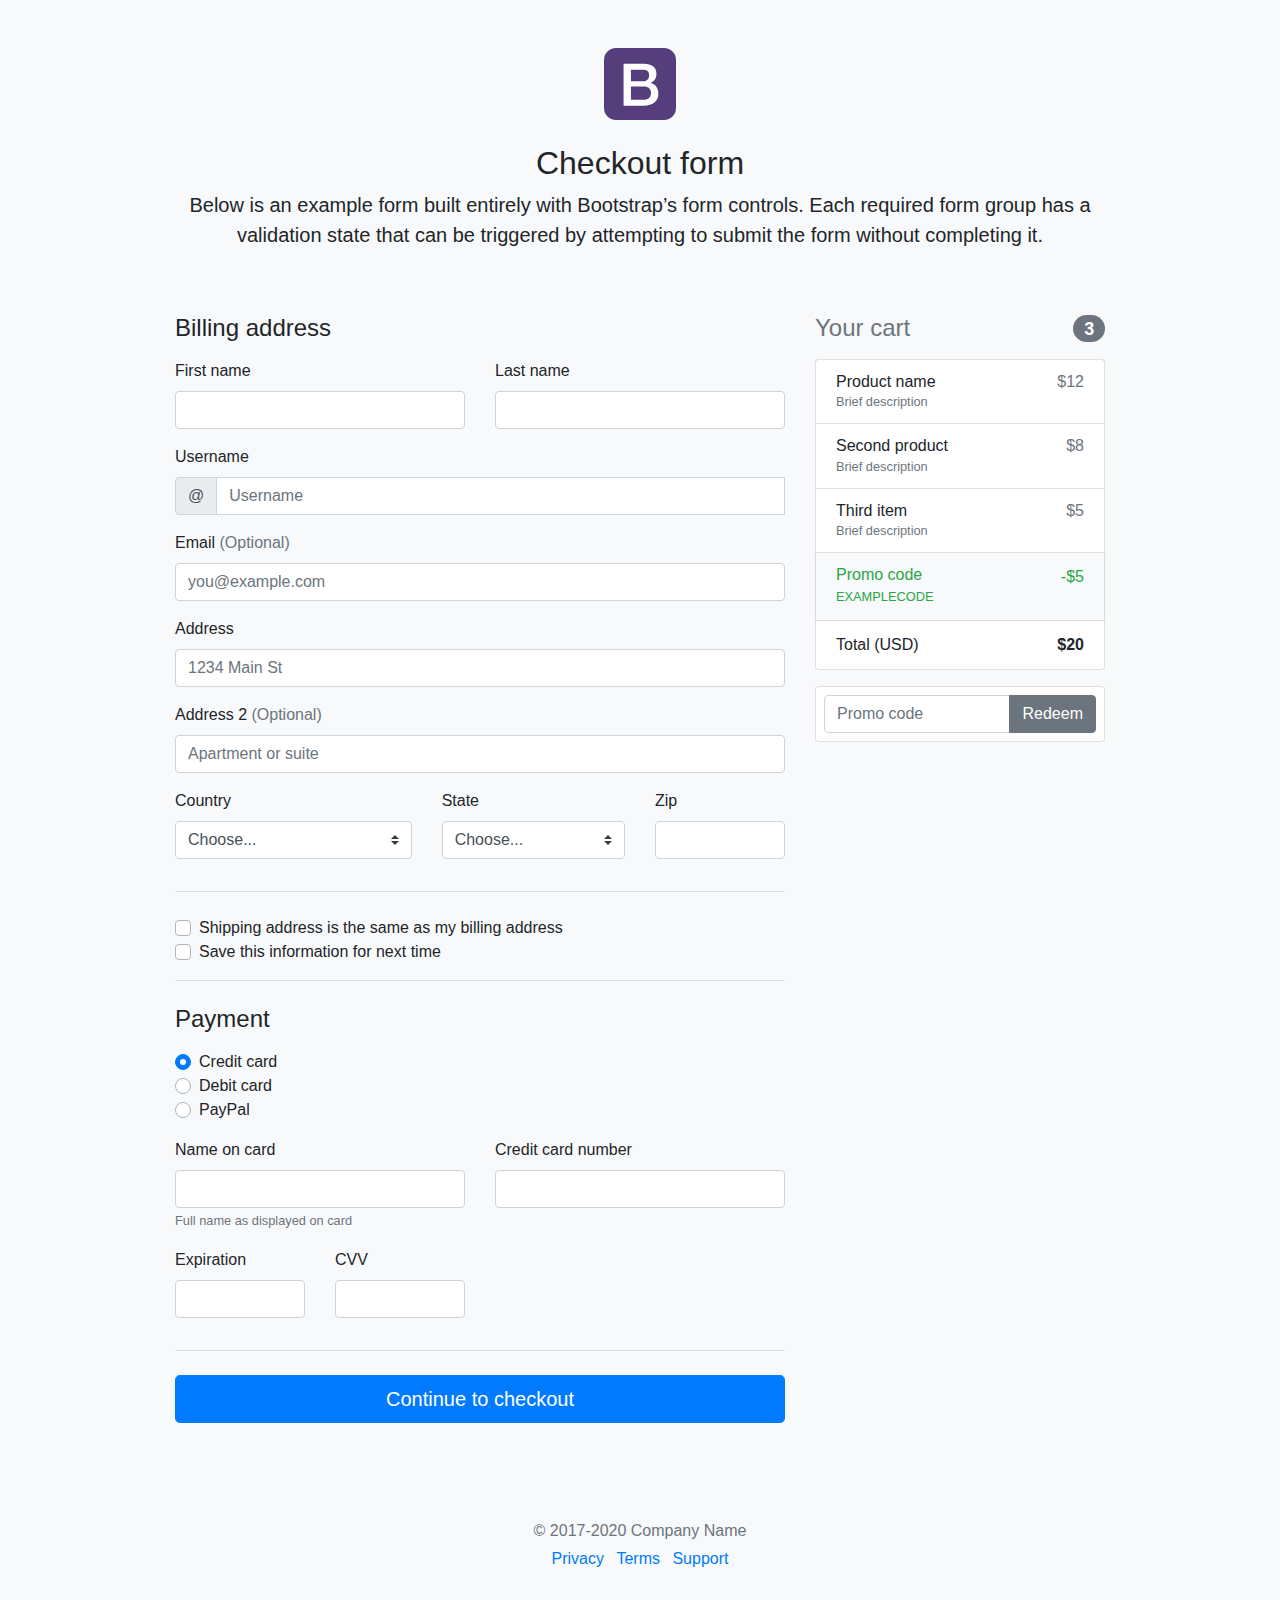
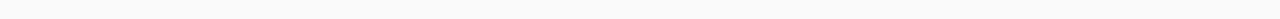
==== exercicios/exer2/index.html @ 6b3cd983 "05/10/2020" ====
<!doctype html>
<html lang="en">

<head>
    <meta charset="utf-8">
    <meta name="viewport" content="width=device-width, initial-scale=1, shrink-to-fit=no">

    <title>Exercicios jQuery + bootstrap</title>

    <!-- Bootstrap core CSS -->
    <link rel="stylesheet" href="https://stackpath.bootstrapcdn.com/bootstrap/4.5.2/css/bootstrap.min.css" integrity="sha384-JcKb8q3iqJ61gNV9KGb8thSsNjpSL0n8PARn9HuZOnIxN0hoP+VmmDGMN5t9UJ0Z" crossorigin="anonymous">

    <!-- Custom styles for this template -->
    <link href="css/form-validation.css" rel="stylesheet">

</head>

<body class="bg-light">
    <div class="container">
        <div class="py-5 text-center">
            <img class="d-block mx-auto mb-4" src="imgs/bootstrap-solid.svg" alt="" width="72" height="72">
            <h2>Checkout form</h2>
            <p class="lead">Below is an example form built entirely with Bootstrap’s form controls. Each required form group has a validation state that can be triggered by attempting to submit the form without completing it.</p>
        </div>

        <div class="row">
            <div class="col-md-4 order-md-2 mb-4">
                <h4 class="d-flex justify-content-between align-items-center mb-3">
                    <span class="text-muted">Your cart</span>
                    <span class="badge badge-secondary badge-pill">3</span>
                </h4>
                <ul class="list-group mb-3">
                    <li class="list-group-item d-flex justify-content-between lh-condensed">
                        <div>
                            <h6 class="my-0">Product name</h6>
                            <small class="text-muted">Brief description</small>
                        </div>
                        <span class="text-muted">$12</span>
                    </li>
                    <li class="list-group-item d-flex justify-content-between lh-condensed">
                        <div>
                            <h6 class="my-0">Second product</h6>
                            <small class="text-muted">Brief description</small>
                        </div>
                        <span class="text-muted">$8</span>
                    </li>
                    <li class="list-group-item d-flex justify-content-between lh-condensed">
                        <div>
                            <h6 class="my-0">Third item</h6>
                            <small class="text-muted">Brief description</small>
                        </div>
                        <span class="text-muted">$5</span>
                    </li>
                    <li class="list-group-item d-flex justify-content-between bg-light">
                        <div class="text-success">
                            <h6 class="my-0">Promo code</h6>
                            <small>EXAMPLECODE</small>
                        </div>
                        <span class="text-success">-$5</span>
                    </li>
                    <li class="list-group-item d-flex justify-content-between">
                        <span>Total (USD)</span>
                        <strong>$20</strong>
                    </li>
                </ul>

                <form class="card p-2">
                    <div class="input-group">
                        <input type="text" class="form-control" placeholder="Promo code">
                        <div class="input-group-append">
                            <button type="submit" class="btn btn-secondary">Redeem</button>
                        </div>
                    </div>
                </form>
            </div>
            <div class="col-md-8 order-md-1">
                <h4 class="mb-3">Billing address</h4>
                <form class="needs-validation" novalidate>
                    <div class="row">
                        <div class="col-md-6 mb-3">
                            <label for="firstName">First name</label>
                            <input type="text" class="form-control" id="firstName" placeholder="" value="" required>
                            <div class="invalid-feedback">
                                Valid first name is required.
                            </div>
                        </div>
                        <div class="col-md-6 mb-3">
                            <label for="lastName">Last name</label>
                            <input type="text" class="form-control" id="lastName" placeholder="" value="" required>
                            <div class="invalid-feedback">
                                Valid last name is required.
                            </div>
                        </div>
                    </div>

                    <div class="mb-3">
                        <label for="username">Username</label>
                        <div class="input-group">
                            <div class="input-group-prepend">
                                <span class="input-group-text">@</span>
                            </div>
                            <input type="text" class="form-control" id="username" placeholder="Username" required>
                            <div class="invalid-feedback" style="width: 100%;">
                                Your username is required.
                            </div>
                        </div>
                    </div>

                    <div class="mb-3">
                        <label for="email">Email <span class="text-muted">(Optional)</span></label>
                        <input type="email" class="form-control" id="email" placeholder="you@example.com">
                        <div class="invalid-feedback">
                            Please enter a valid email address for shipping updates.
                        </div>
                    </div>

                    <div class="mb-3">
                        <label for="address">Address</label>
                        <input type="text" class="form-control" id="address" placeholder="1234 Main St" required>
                        <div class="invalid-feedback">
                            Please enter your shipping address.
                        </div>
                    </div>

                    <div class="mb-3">
                        <label for="address2">Address 2 <span class="text-muted">(Optional)</span></label>
                        <input type="text" class="form-control" id="address2" placeholder="Apartment or suite">
                    </div>

                    <div class="row">
                        <div class="col-md-5 mb-3">
                            <label for="country">Country</label>
                            <select class="custom-select d-block w-100" id="country" required>
              <option value="">Choose...</option>
              <option>United States</option>
            </select>
                            <div class="invalid-feedback">
                                Please select a valid country.
                            </div>
                        </div>
                        <div class="col-md-4 mb-3">
                            <label for="state">State</label>
                            <select class="custom-select d-block w-100" id="state" required>
              <option value="">Choose...</option>
              <option>California</option>
            </select>
                            <div class="invalid-feedback">
                                Please provide a valid state.
                            </div>
                        </div>
                        <div class="col-md-3 mb-3">
                            <label for="zip">Zip</label>
                            <input type="text" class="form-control" id="zip" placeholder="" required>
                            <div class="invalid-feedback">
                                Zip code required.
                            </div>
                        </div>
                    </div>
                    <hr class="mb-4">
                    <div class="custom-control custom-checkbox">
                        <input type="checkbox" class="custom-control-input" id="same-address">
                        <label class="custom-control-label" for="same-address">Shipping address is the same as my billing address</label>
                    </div>
                    <div class="custom-control custom-checkbox">
                        <input type="checkbox" class="custom-control-input" id="save-info">
                        <label class="custom-control-label" for="save-info">Save this information for next time</label>
                    </div>
                    <hr class="mb-4">

                    <h4 class="mb-3">Payment</h4>

                    <div class="d-block my-3">
                        <div class="custom-control custom-radio">
                            <input id="credit" name="paymentMethod" type="radio" class="custom-control-input" checked required>
                            <label class="custom-control-label" for="credit">Credit card</label>
                        </div>
                        <div class="custom-control custom-radio">
                            <input id="debit" name="paymentMethod" type="radio" class="custom-control-input" required>
                            <label class="custom-control-label" for="debit">Debit card</label>
                        </div>
                        <div class="custom-control custom-radio">
                            <input id="paypal" name="paymentMethod" type="radio" class="custom-control-input" required>
                            <label class="custom-control-label" for="paypal">PayPal</label>
                        </div>
                    </div>
                    <div class="row">
                        <div class="col-md-6 mb-3">
                            <label for="cc-name">Name on card</label>
                            <input type="text" class="form-control" id="cc-name" placeholder="" required>
                            <small class="text-muted">Full name as displayed on card</small>
                            <div class="invalid-feedback">
                                Name on card is required
                            </div>
                        </div>
                        <div class="col-md-6 mb-3">
                            <label for="cc-number">Credit card number</label>
                            <input type="text" class="form-control" id="cc-number" placeholder="" required>
                            <div class="invalid-feedback">
                                Credit card number is required
                            </div>
                        </div>
                    </div>
                    <div class="row">
                        <div class="col-md-3 mb-3">
                            <label for="cc-expiration">Expiration</label>
                            <input type="text" class="form-control" id="cc-expiration" placeholder="" required>
                            <div class="invalid-feedback">
                                Expiration date required
                            </div>
                        </div>
                        <div class="col-md-3 mb-3">
                            <label for="cc-cvv">CVV</label>
                            <input type="text" class="form-control" id="cc-cvv" placeholder="" required>
                            <div class="invalid-feedback">
                                Security code required
                            </div>
                        </div>
                    </div>
                    <hr class="mb-4">
                    <button class="btn btn-primary btn-lg btn-block" type="submit">Continue to checkout</button>
                </form>
            </div>
        </div>

        <footer class="my-5 pt-5 text-muted text-center text-small">
            <p class="mb-1">&copy; 2017-2020 Company Name</p>
            <ul class="list-inline">
                <li class="list-inline-item"><a href="#">Privacy</a></li>
                <li class="list-inline-item"><a href="#">Terms</a></li>
                <li class="list-inline-item"><a href="#">Support</a></li>
            </ul>
        </footer>
    </div>
    <script src="https://code.jquery.com/jquery-3.5.1.min.js" integrity="sha256-9/aliU8dGd2tb6OSsuzixeV4y/faTqgFtohetphbbj0=" crossorigin="anonymous"></script>
    <script src="https://cdn.jsdelivr.net/npm/popper.js@1.16.1/dist/umd/popper.min.js" integrity="sha384-9/reFTGAW83EW2RDu2S0VKaIzap3H66lZH81PoYlFhbGU+6BZp6G7niu735Sk7lN" crossorigin="anonymous"></script>
    <script src="https://stackpath.bootstrapcdn.com/bootstrap/4.5.2/js/bootstrap.min.js" integrity="sha384-B4gt1jrGC7Jh4AgTPSdUtOBvfO8shuf57BaghqFfPlYxofvL8/KUEfYiJOMMV+rV" crossorigin="anonymous"></script>
    <script src="js/exer2.js"></script>

</body>

</html>
---- exercicios/exer2/css/form-validation.css ----
.container {
    max-width: 960px;
}

.lh-condensed {
    line-height: 1.25;
}

.bd-placeholder-img {
    font-size: 1.125rem;
    text-anchor: middle;
    -webkit-user-select: none;
    -moz-user-select: none;
    -ms-user-select: none;
    user-select: none;
}

@media (min-width: 768px) {
    .bd-placeholder-img-lg {
        font-size: 3.5rem;
    }
}
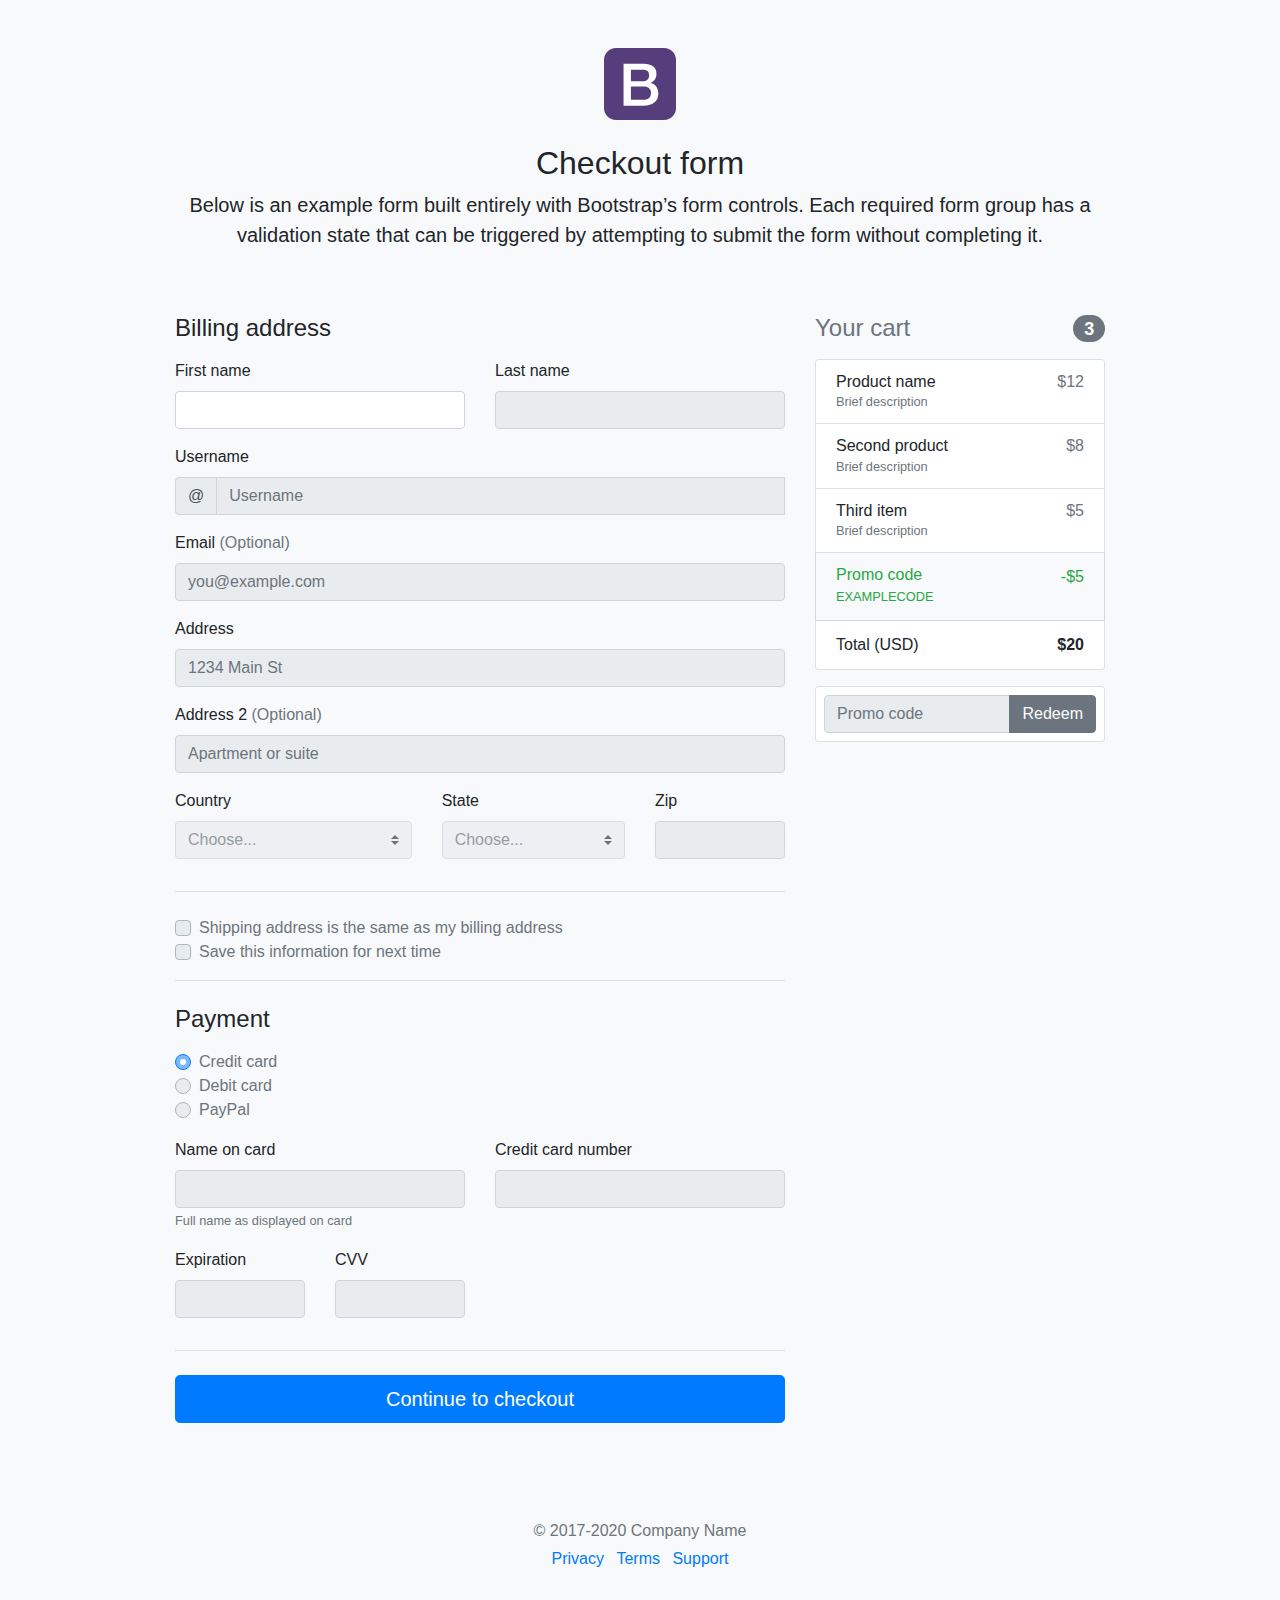
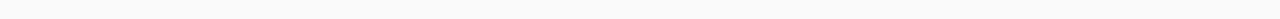
==== commit d048a5fd: "09/10/2020" ====
--- a/exercicios/exer2/index.html
+++ b/exercicios/exer2/index.html
@@ -8,7 +8,8 @@
     <title>Exercicios jQuery + bootstrap</title>
 
     <!-- Bootstrap core CSS -->
-    <link rel="stylesheet" href="https://stackpath.bootstrapcdn.com/bootstrap/4.5.2/css/bootstrap.min.css" integrity="sha384-JcKb8q3iqJ61gNV9KGb8thSsNjpSL0n8PARn9HuZOnIxN0hoP+VmmDGMN5t9UJ0Z" crossorigin="anonymous">
+    <link rel="stylesheet" href="https://stackpath.bootstrapcdn.com/bootstrap/4.5.2/css/bootstrap.min.css"
+        integrity="sha384-JcKb8q3iqJ61gNV9KGb8thSsNjpSL0n8PARn9HuZOnIxN0hoP+VmmDGMN5t9UJ0Z" crossorigin="anonymous">
 
     <!-- Custom styles for this template -->
     <link href="css/form-validation.css" rel="stylesheet">
@@ -20,7 +21,9 @@
         <div class="py-5 text-center">
             <img class="d-block mx-auto mb-4" src="imgs/bootstrap-solid.svg" alt="" width="72" height="72">
             <h2>Checkout form</h2>
-            <p class="lead">Below is an example form built entirely with Bootstrap’s form controls. Each required form group has a validation state that can be triggered by attempting to submit the form without completing it.</p>
+            <p class="lead">Below is an example form built entirely with Bootstrap’s form controls. Each required form
+                group has a validation state that can be triggered by attempting to submit the form without completing
+                it.</p>
         </div>
 
         <div class="row">
@@ -131,9 +134,9 @@
                         <div class="col-md-5 mb-3">
                             <label for="country">Country</label>
                             <select class="custom-select d-block w-100" id="country" required>
-              <option value="">Choose...</option>
-              <option>United States</option>
-            </select>
+                                <option value="">Choose...</option>
+                                <option>United States</option>
+                            </select>
                             <div class="invalid-feedback">
                                 Please select a valid country.
                             </div>
@@ -141,9 +144,9 @@
                         <div class="col-md-4 mb-3">
                             <label for="state">State</label>
                             <select class="custom-select d-block w-100" id="state" required>
-              <option value="">Choose...</option>
-              <option>California</option>
-            </select>
+                                <option value="">Choose...</option>
+                                <option>California</option>
+                            </select>
                             <div class="invalid-feedback">
                                 Please provide a valid state.
                             </div>
@@ -159,7 +162,8 @@
                     <hr class="mb-4">
                     <div class="custom-control custom-checkbox">
                         <input type="checkbox" class="custom-control-input" id="same-address">
-                        <label class="custom-control-label" for="same-address">Shipping address is the same as my billing address</label>
+                        <label class="custom-control-label" for="same-address">Shipping address is the same as my
+                            billing address</label>
                     </div>
                     <div class="custom-control custom-checkbox">
                         <input type="checkbox" class="custom-control-input" id="save-info">
@@ -171,7 +175,8 @@
 
                     <div class="d-block my-3">
                         <div class="custom-control custom-radio">
-                            <input id="credit" name="paymentMethod" type="radio" class="custom-control-input" checked required>
+                            <input id="credit" name="paymentMethod" type="radio" class="custom-control-input" checked
+                                required>
                             <label class="custom-control-label" for="credit">Credit card</label>
                         </div>
                         <div class="custom-control custom-radio">
@@ -231,10 +236,15 @@
             </ul>
         </footer>
     </div>
-    <script src="https://code.jquery.com/jquery-3.5.1.min.js" integrity="sha256-9/aliU8dGd2tb6OSsuzixeV4y/faTqgFtohetphbbj0=" crossorigin="anonymous"></script>
-    <script src="https://cdn.jsdelivr.net/npm/popper.js@1.16.1/dist/umd/popper.min.js" integrity="sha384-9/reFTGAW83EW2RDu2S0VKaIzap3H66lZH81PoYlFhbGU+6BZp6G7niu735Sk7lN" crossorigin="anonymous"></script>
-    <script src="https://stackpath.bootstrapcdn.com/bootstrap/4.5.2/js/bootstrap.min.js" integrity="sha384-B4gt1jrGC7Jh4AgTPSdUtOBvfO8shuf57BaghqFfPlYxofvL8/KUEfYiJOMMV+rV" crossorigin="anonymous"></script>
-    <script src="js/exer2.js"></script>
+    <script src="https://code.jquery.com/jquery-3.5.1.min.js"
+        integrity="sha256-9/aliU8dGd2tb6OSsuzixeV4y/faTqgFtohetphbbj0=" crossorigin="anonymous"></script>
+    <script src="https://cdn.jsdelivr.net/npm/popper.js@1.16.1/dist/umd/popper.min.js"
+        integrity="sha384-9/reFTGAW83EW2RDu2S0VKaIzap3H66lZH81PoYlFhbGU+6BZp6G7niu735Sk7lN"
+        crossorigin="anonymous"></script>
+    <script src="https://stackpath.bootstrapcdn.com/bootstrap/4.5.2/js/bootstrap.min.js"
+        integrity="sha384-B4gt1jrGC7Jh4AgTPSdUtOBvfO8shuf57BaghqFfPlYxofvL8/KUEfYiJOMMV+rV"
+        crossorigin="anonymous"></script>
+    <script src="js/jsDois.js"></script>
 
 </body>
 
